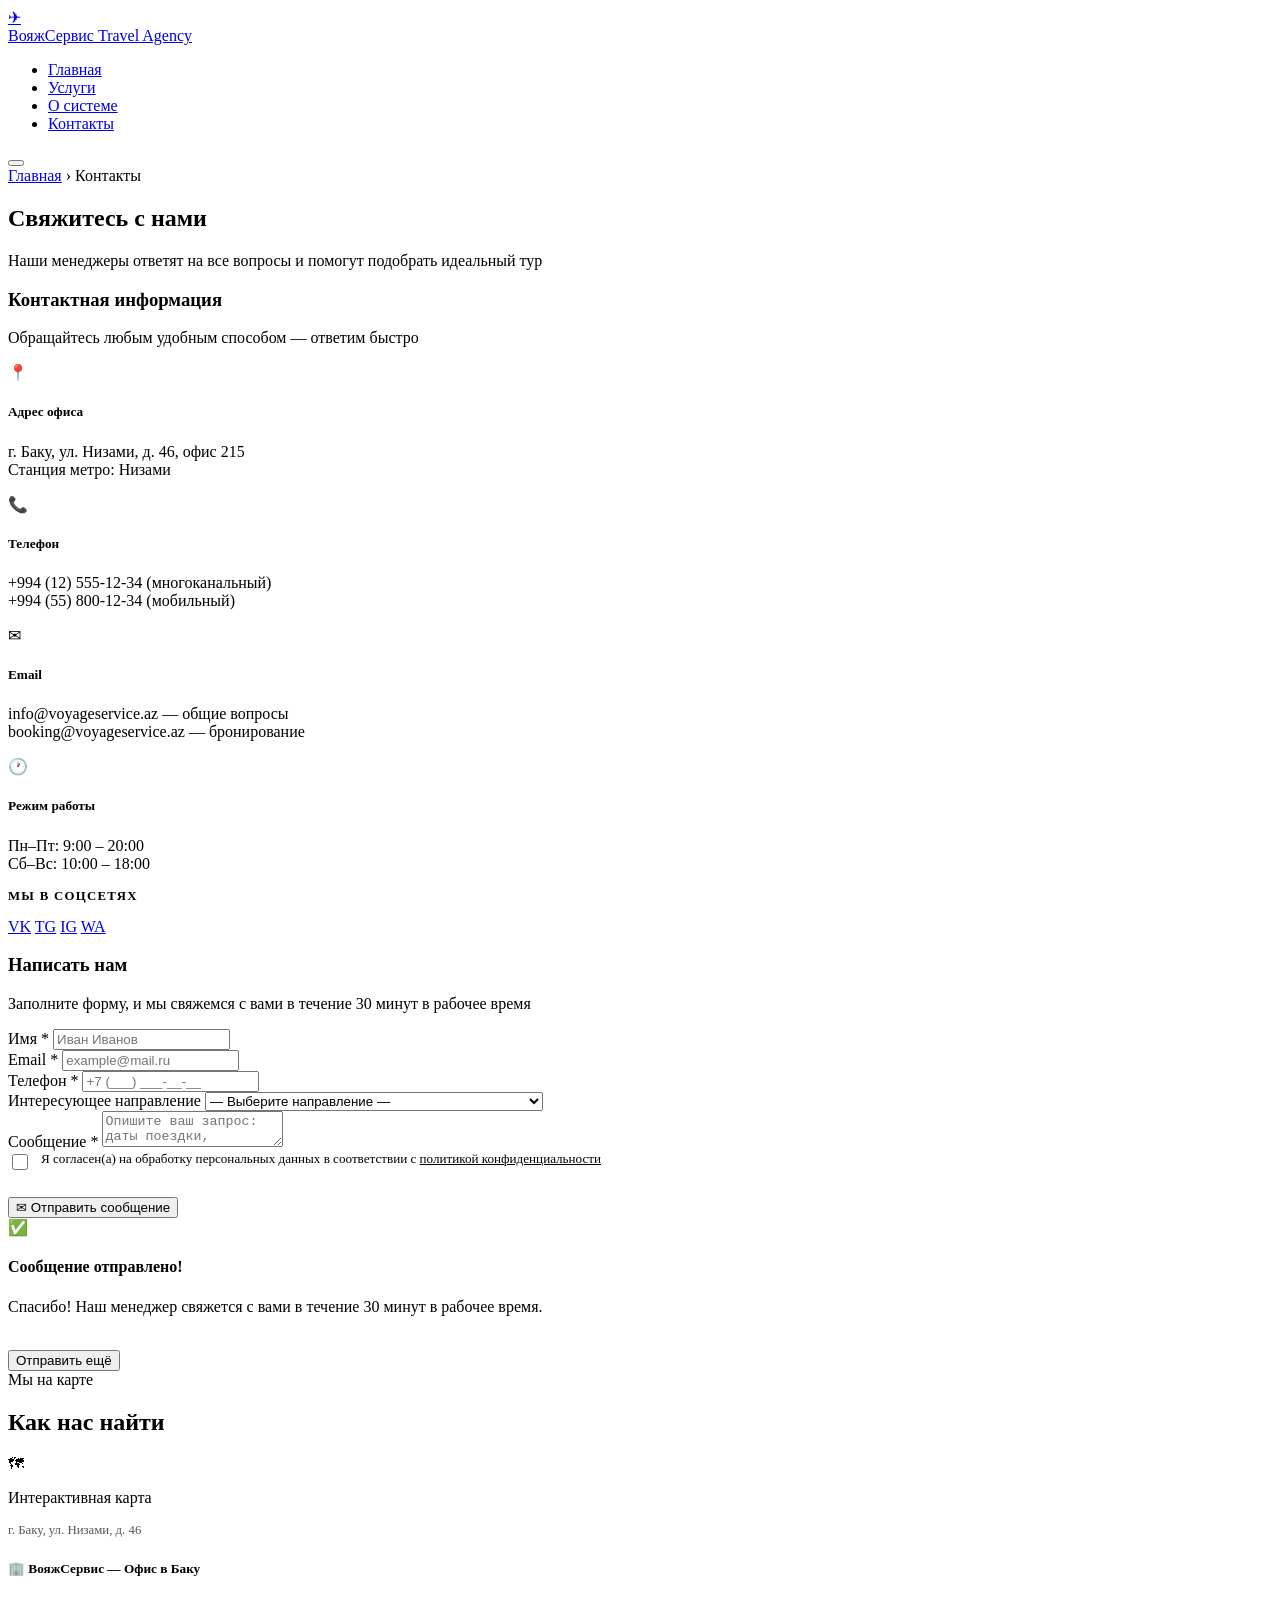
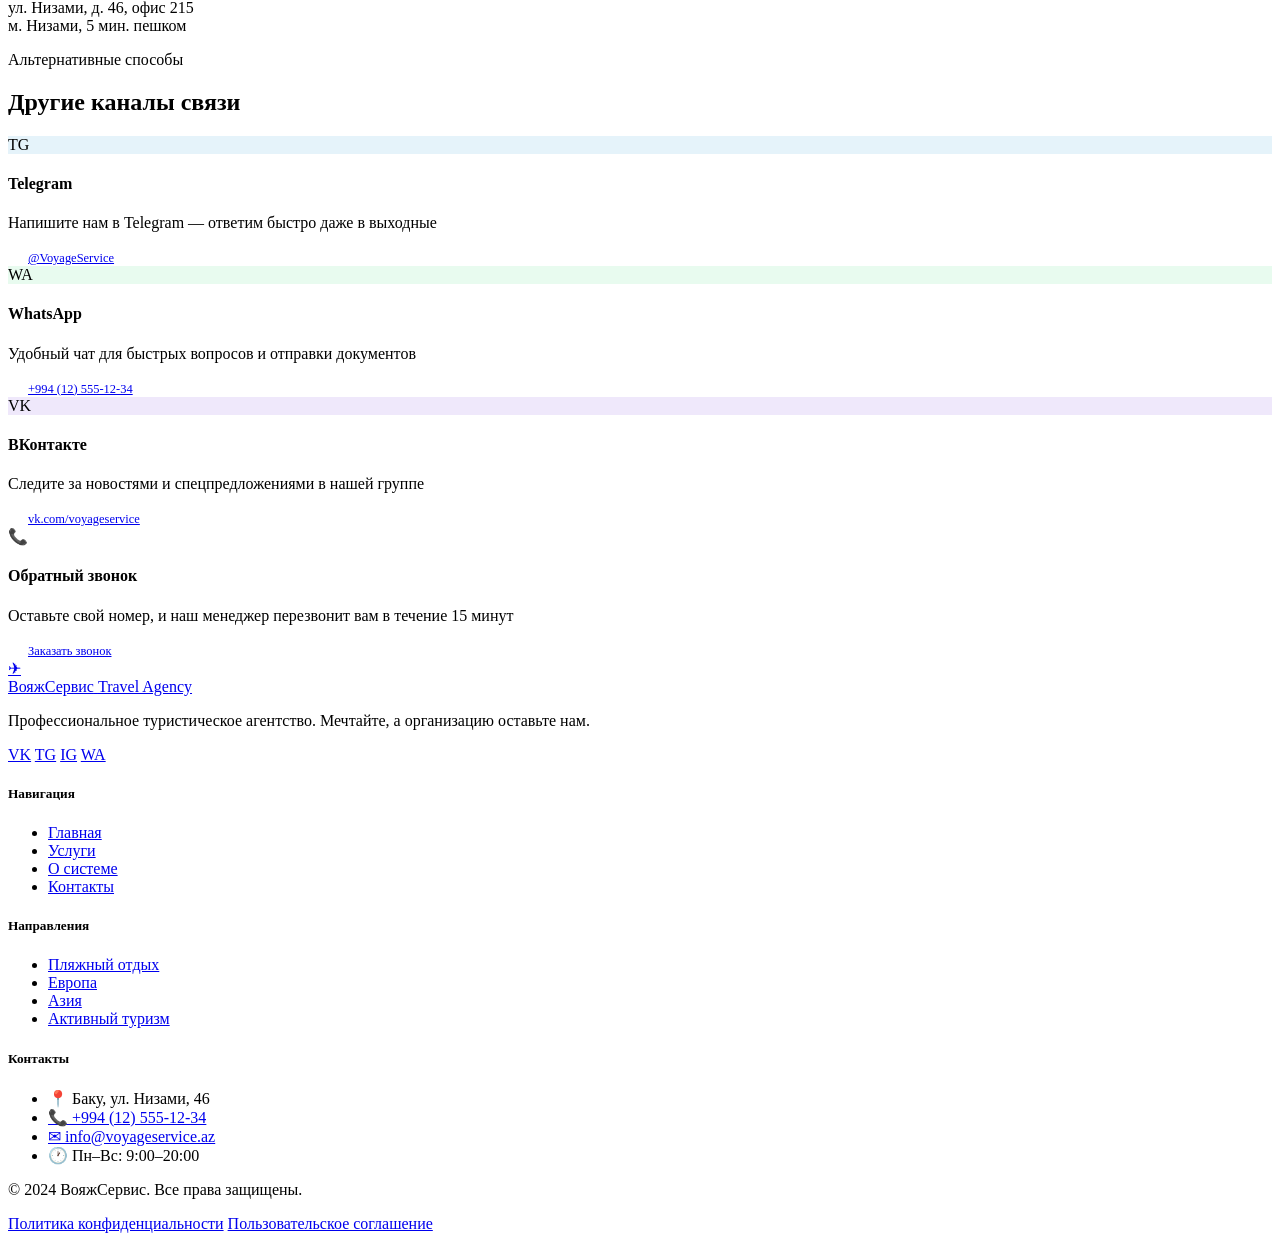
==== contacts.html @ c610b34f "Add files via upload" ====
<!DOCTYPE html>
<html lang="ru">
<head>
  <meta charset="UTF-8">
  <meta name="viewport" content="width=device-width, initial-scale=1.0">
  <title>Контакты — ВояжСервис</title>
  <link rel="icon" href="data:image/svg+xml,<svg xmlns='http://www.w3.org/2000/svg' viewBox='0 0 100 100'><text y='.9em' font-size='85'>✈</text></svg>">
  <link rel="stylesheet" href="css/style.css">
</head>
<body>

  <!-- НАВБАР -->
  <nav class="navbar solid" id="navbar">
    <div class="container">
      <a href="index.html" class="nav-logo">
        <div class="nav-logo-icon">✈</div>
        <div class="nav-logo-text">
          <span class="nav-logo-name">ВояжСервис</span>
          <span class="nav-logo-sub">Travel Agency</span>
        </div>
      </a>
      <ul class="nav-links" id="navLinks">
        <li><a href="index.html"    class="nav-link">Главная</a></li>
        <li><a href="services.html" class="nav-link">Услуги</a></li>
        <li><a href="system.html"   class="nav-link">О системе</a></li>
        <li><a href="contacts.html" class="nav-link nav-cta active">Контакты</a></li>
      </ul>
      <button class="nav-toggle" id="navToggle" aria-label="Меню">
        <span></span><span></span><span></span>
      </button>
    </div>
  </nav>

  <!-- PAGE HERO -->
  <section class="page-hero">
    <div class="page-hero-bg"></div>
    <div class="container">
      <div class="page-hero-content">
        <div class="breadcrumb">
          <a href="index.html">Главная</a>
          <span>›</span>
          <span>Контакты</span>
        </div>
        <h1>Свяжитесь с нами</h1>
        <p>Наши менеджеры ответят на все вопросы и помогут подобрать идеальный тур</p>
      </div>
    </div>
  </section>

  <!-- ======================================================
       КОНТАКТЫ И ФОРМА
       ====================================================== -->
  <section class="section bg-cream">
    <div class="container">
      <div class="contact-grid">

        <!-- Левая колонка: контактные данные -->
        <div class="contact-info-card fade-up">
          <h3>Контактная информация</h3>
          <p>Обращайтесь любым удобным способом — ответим быстро</p>

          <div class="contact-items">
            <div class="contact-item">
              <div class="contact-item-icon">📍</div>
              <div class="contact-item-text">
                <h5>Адрес офиса</h5>
                <p>г. Баку, ул. Низами, д. 46, офис 215<br>Станция метро: Низами</p>
              </div>
            </div>
            <div class="contact-item">
              <div class="contact-item-icon">📞</div>
              <div class="contact-item-text">
                <h5>Телефон</h5>
                <p>+994 (12) 555-12-34 (многоканальный)<br>+994 (55) 800-12-34 (мобильный)</p>
              </div>
            </div>
            <div class="contact-item">
              <div class="contact-item-icon">✉</div>
              <div class="contact-item-text">
                <h5>Email</h5>
                <p>info@voyageservice.az — общие вопросы<br>booking@voyageservice.az — бронирование</p>
              </div>
            </div>
            <div class="contact-item">
              <div class="contact-item-icon">🕐</div>
              <div class="contact-item-text">
                <h5>Режим работы</h5>
                <p>Пн–Пт: 9:00 – 20:00<br>Сб–Вс: 10:00 – 18:00</p>
              </div>
            </div>
          </div>

          <!-- Социальные сети -->
          <div>
            <p style="font-size:.8rem;font-weight:700;letter-spacing:.1em;text-transform:uppercase;color:var(--gold-light);margin-bottom:14px;">Мы в соцсетях</p>
            <div class="social-links">
              <a href="#" class="social-link" title="ВКонтакте">VK</a>
              <a href="#" class="social-link" title="Telegram">TG</a>
              <a href="#" class="social-link" title="Instagram">IG</a>
              <a href="#" class="social-link" title="WhatsApp">WA</a>
            </div>
          </div>
        </div>

        <!-- Правая колонка: форма -->
        <div class="contact-form-wrap fade-up delay-1">
          <h3>Написать нам</h3>
          <p>Заполните форму, и мы свяжемся с вами в течение 30 минут в рабочее время</p>

          <!-- Форма обратной связи -->
          <form id="contactForm" novalidate>

            <!-- Имя и фамилия -->
            <div class="form-row">
              <div class="form-group">
                <label for="name">Имя <span class="req">*</span></label>
                <input
                  type="text"
                  id="name"
                  name="name"
                  class="form-control"
                  placeholder="Иван Иванов"
                  required
                  autocomplete="name"
                >
                <span class="form-error"></span>
              </div>
              <div class="form-group">
                <label for="email">Email <span class="req">*</span></label>
                <input
                  type="email"
                  id="email"
                  name="email"
                  class="form-control"
                  placeholder="example@mail.ru"
                  required
                  autocomplete="email"
                >
                <span class="form-error"></span>
              </div>
            </div>

            <!-- Телефон -->
            <div class="form-group">
              <label for="phone">Телефон <span class="req">*</span></label>
              <input
                type="tel"
                id="phone"
                name="phone"
                class="form-control"
                placeholder="+7 (___) ___-__-__"
                required
                autocomplete="tel"
              >
              <span class="form-error"></span>
            </div>

            <!-- Интересующий тур -->
            <div class="form-group">
              <label for="tour">Интересующее направление</label>
              <select id="tour" name="tour" class="form-control">
                <option value="">— Выберите направление —</option>
                <option value="beach">🏖 Пляжный отдых (Мальдивы, Турция, Таиланд...)</option>
                <option value="europe">🏛 Европа (Франция, Италия, Испания...)</option>
                <option value="dubai">🌆 ОАЭ и Ближний Восток</option>
                <option value="active">🏔 Активный туризм (Алтай, Норвегия...)</option>
                <option value="health">🧘 Оздоровительный отдых</option>
                <option value="individual">🗺 Индивидуальный маршрут</option>
              </select>
            </div>

            <!-- Сообщение -->
            <div class="form-group">
              <label for="message">Сообщение <span class="req">*</span></label>
              <textarea
                id="message"
                name="message"
                class="form-control"
                placeholder="Опишите ваш запрос: даты поездки, количество человек, бюджет и любые пожелания..."
                required
              ></textarea>
              <span class="form-error"></span>
            </div>

            <!-- Согласие -->
            <div class="form-group" style="display:flex;gap:10px;align-items:flex-start;margin-bottom:24px;">
              <input type="checkbox" id="agree" name="agree" style="margin-top:3px;accent-color:var(--navy);width:16px;height:16px;flex-shrink:0;">
              <label for="agree" style="font-size:.82rem;font-weight:400;color:var(--gray-600);text-transform:none;letter-spacing:0;">
                Я согласен(а) на обработку персональных данных в соответствии с
                <a href="#" style="color:var(--navy);text-decoration:underline;">политикой конфиденциальности</a>
              </label>
            </div>

            <!-- Кнопка отправки -->
            <button type="submit" class="form-submit-btn" id="submitBtn">
              ✉ Отправить сообщение
            </button>
          </form>

          <!-- Сообщение об успешной отправке -->
          <div class="success-message" id="successMessage">
            <div class="success-icon">✅</div>
            <h4>Сообщение отправлено!</h4>
            <p>Спасибо! Наш менеджер свяжется с вами в течение 30 минут в рабочее время.</p>
            <br>
            <button id="resetBtn" class="btn btn-outline" style="margin:0 auto;">Отправить ещё</button>
          </div>
        </div>

      </div>
    </div>
  </section>

  <!-- ======================================================
       БЛОК С КАРТОЙ
       ====================================================== -->
  <section class="section-sm bg-white">
    <div class="container">
      <div class="section-header">
        <span class="section-tag fade-up">Мы на карте</span>
        <h2 class="fade-up delay-1">Как нас найти</h2>
        <div class="divider fade-up delay-2"></div>
      </div>

      <div class="map-block fade-up delay-2">
        <!-- Плейсхолдер карты (можно заменить на iframe Google Maps) -->
        <div class="map-placeholder">
          <div class="map-icon">🗺</div>
          <p>Интерактивная карта</p>
          <p style="font-size:.8rem;opacity:.65;">г. Баку, ул. Низами, д. 46</p>
        </div>

        <!-- Бейдж с адресом поверх карты -->
        <div class="map-address-badge">
          <h5>🏢 ВояжСервис — Офис в Баку</h5>
          <p>ул. Низами, д. 46, офис 215<br>м. Низами, 5 мин. пешком</p>
        </div>
      </div>
    </div>
  </section>

  <!-- ======================================================
       ДОПОЛНИТЕЛЬНЫЕ СПОСОБЫ СВЯЗИ
       ====================================================== -->
  <section class="section bg-cream">
    <div class="container">
      <div class="section-header">
        <span class="section-tag fade-up">Альтернативные способы</span>
        <h2 class="fade-up delay-1">Другие каналы связи</h2>
        <div class="divider fade-up delay-2"></div>
      </div>
      <div class="advantages-grid">
        <div class="advantage-card on-light fade-up" style="border:1px solid var(--gray-200);">
          <div class="advantage-icon" style="background:rgba(0,136,204,0.1);border-color:rgba(0,136,204,0.2);">TG</div>
          <h4>Telegram</h4>
          <p>Напишите нам в Telegram — ответим быстро даже в выходные</p>
          <a href="#" class="btn btn-outline" style="margin-top:16px;padding:10px 20px;font-size:.78rem;">@VoyageService</a>
        </div>
        <div class="advantage-card on-light fade-up delay-1" style="border:1px solid var(--gray-200);">
          <div class="advantage-icon" style="background:rgba(37,211,102,0.1);border-color:rgba(37,211,102,0.2);">WA</div>
          <h4>WhatsApp</h4>
          <p>Удобный чат для быстрых вопросов и отправки документов</p>
          <a href="#" class="btn btn-outline" style="margin-top:16px;padding:10px 20px;font-size:.78rem;">+994 (12) 555-12-34</a>
        </div>
        <div class="advantage-card on-light fade-up delay-2" style="border:1px solid var(--gray-200);">
          <div class="advantage-icon" style="background:rgba(99,37,211,0.1);border-color:rgba(99,37,211,0.2);">VK</div>
          <h4>ВКонтакте</h4>
          <p>Следите за новостями и спецпредложениями в нашей группе</p>
          <a href="#" class="btn btn-outline" style="margin-top:16px;padding:10px 20px;font-size:.78rem;">vk.com/voyageservice</a>
        </div>
        <div class="advantage-card on-light fade-up delay-3" style="border:1px solid var(--gray-200);">
          <div class="advantage-icon">📞</div>
          <h4>Обратный звонок</h4>
          <p>Оставьте свой номер, и наш менеджер перезвонит вам в течение 15 минут</p>
          <a href="#callbackForm" class="btn btn-outline" style="margin-top:16px;padding:10px 20px;font-size:.78rem;">Заказать звонок</a>
        </div>
      </div>
    </div>
  </section>

  <!-- ФУТЕР -->
  <footer class="footer">
    <div class="container">
      <div class="footer-top">
        <div class="footer-brand">
          <a href="index.html" class="nav-logo">
            <div class="nav-logo-icon">✈</div>
            <div class="nav-logo-text">
              <span class="nav-logo-name">ВояжСервис</span>
              <span class="nav-logo-sub">Travel Agency</span>
            </div>
          </a>
          <p>Профессиональное туристическое агентство. Мечтайте, а организацию оставьте нам.</p>
          <div class="social-links">
            <a href="#" class="social-link">VK</a>
            <a href="#" class="social-link">TG</a>
            <a href="#" class="social-link">IG</a>
            <a href="#" class="social-link">WA</a>
          </div>
        </div>
        <div class="footer-col">
          <h5>Навигация</h5>
          <ul class="footer-links">
            <li><a href="index.html"    class="footer-link">Главная</a></li>
            <li><a href="services.html" class="footer-link">Услуги</a></li>
            <li><a href="system.html"   class="footer-link">О системе</a></li>
            <li><a href="contacts.html" class="footer-link">Контакты</a></li>
          </ul>
        </div>
        <div class="footer-col">
          <h5>Направления</h5>
          <ul class="footer-links">
            <li><a href="services.html" class="footer-link">Пляжный отдых</a></li>
            <li><a href="services.html" class="footer-link">Европа</a></li>
            <li><a href="services.html" class="footer-link">Азия</a></li>
            <li><a href="services.html" class="footer-link">Активный туризм</a></li>
          </ul>
        </div>
        <div class="footer-col">
          <h5>Контакты</h5>
          <ul class="footer-links">
            <li><span class="footer-link">📍 Баку, ул. Низами, 46</span></li>
            <li><a href="tel:+994125551234" class="footer-link">📞 +994 (12) 555-12-34</a></li>
            <li><a href="mailto:info@voyageservice.az" class="footer-link">✉ info@voyageservice.az</a></li>
            <li><span class="footer-link">🕐 Пн–Вс: 9:00–20:00</span></li>
          </ul>
        </div>
      </div>
      <div class="footer-bottom">
        <p class="footer-copy">© 2024 ВояжСервис. Все права защищены.</p>
        <div class="footer-bottom-links">
          <a href="#">Политика конфиденциальности</a>
          <a href="#">Пользовательское соглашение</a>
        </div>
      </div>
    </div>
  </footer>

  <script src="js/main.js"></script>
  <script src="js/contacts.js"></script>
</body>
</html>
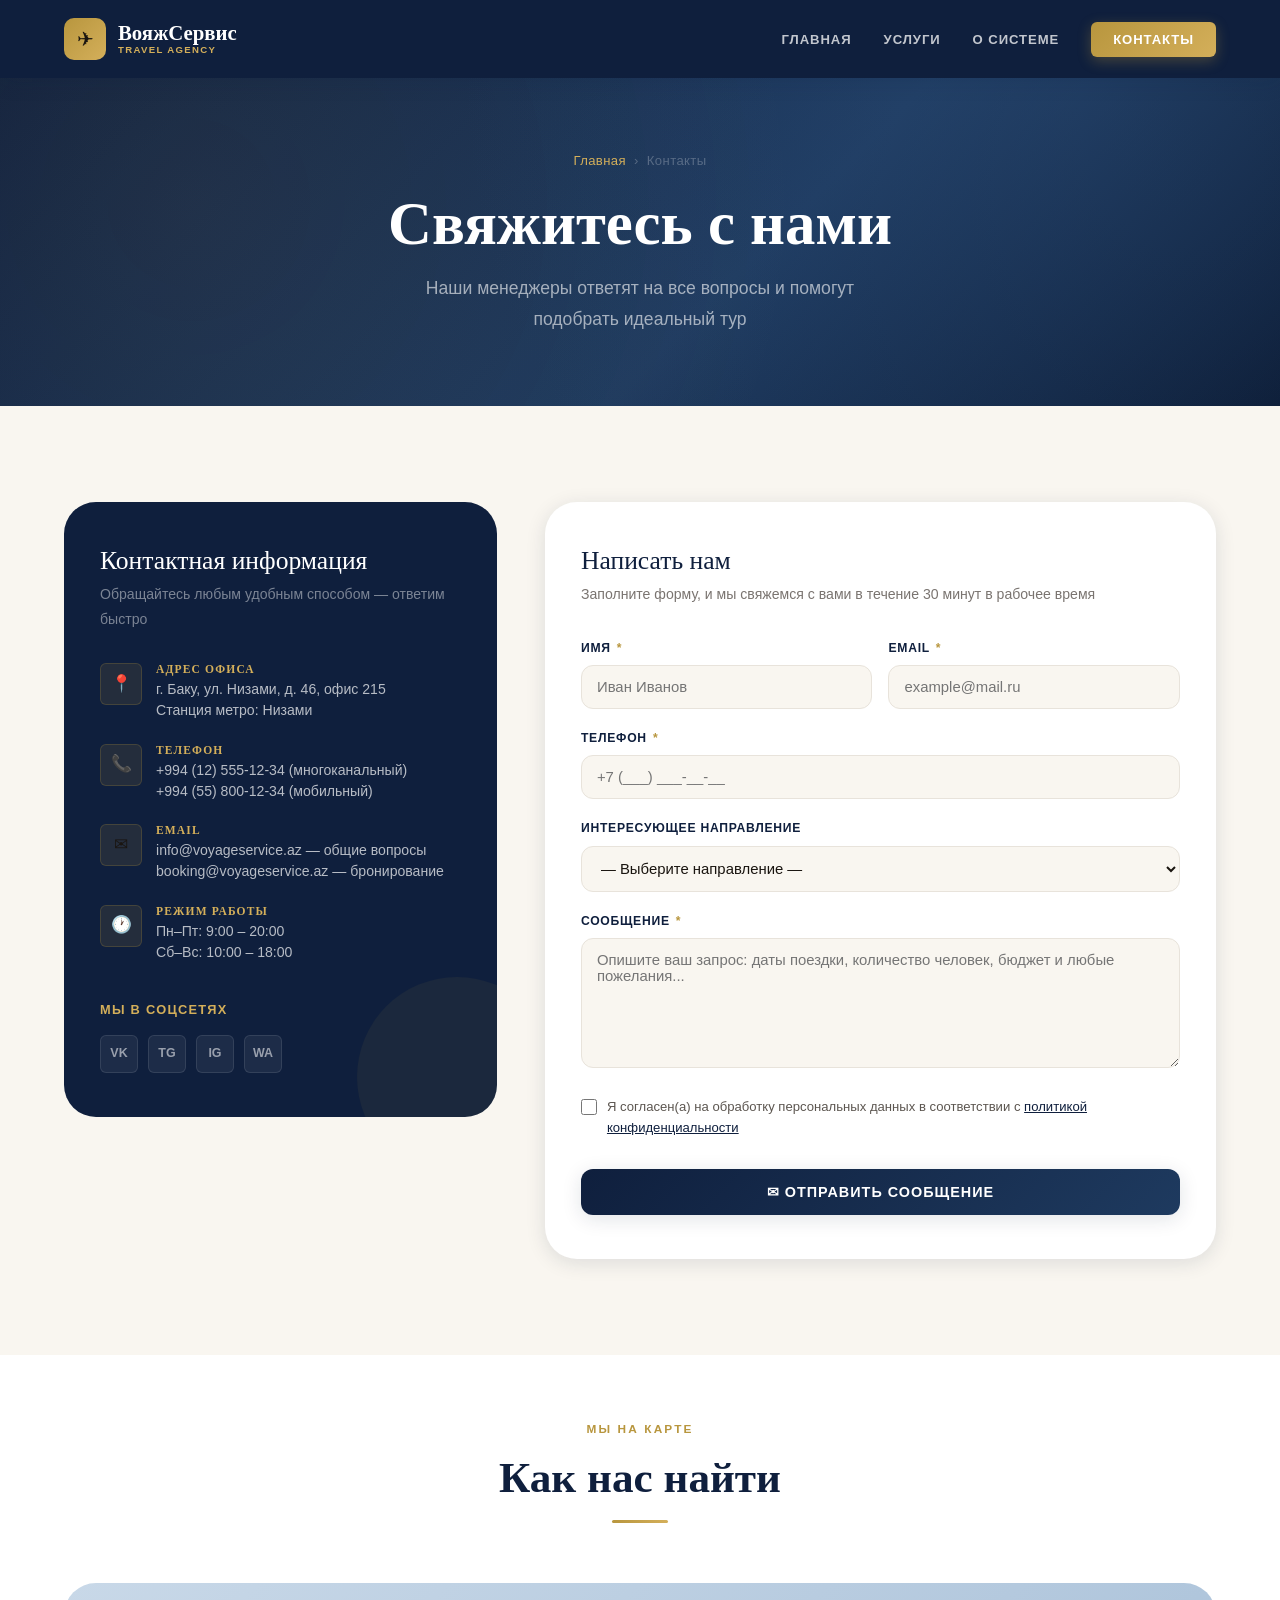
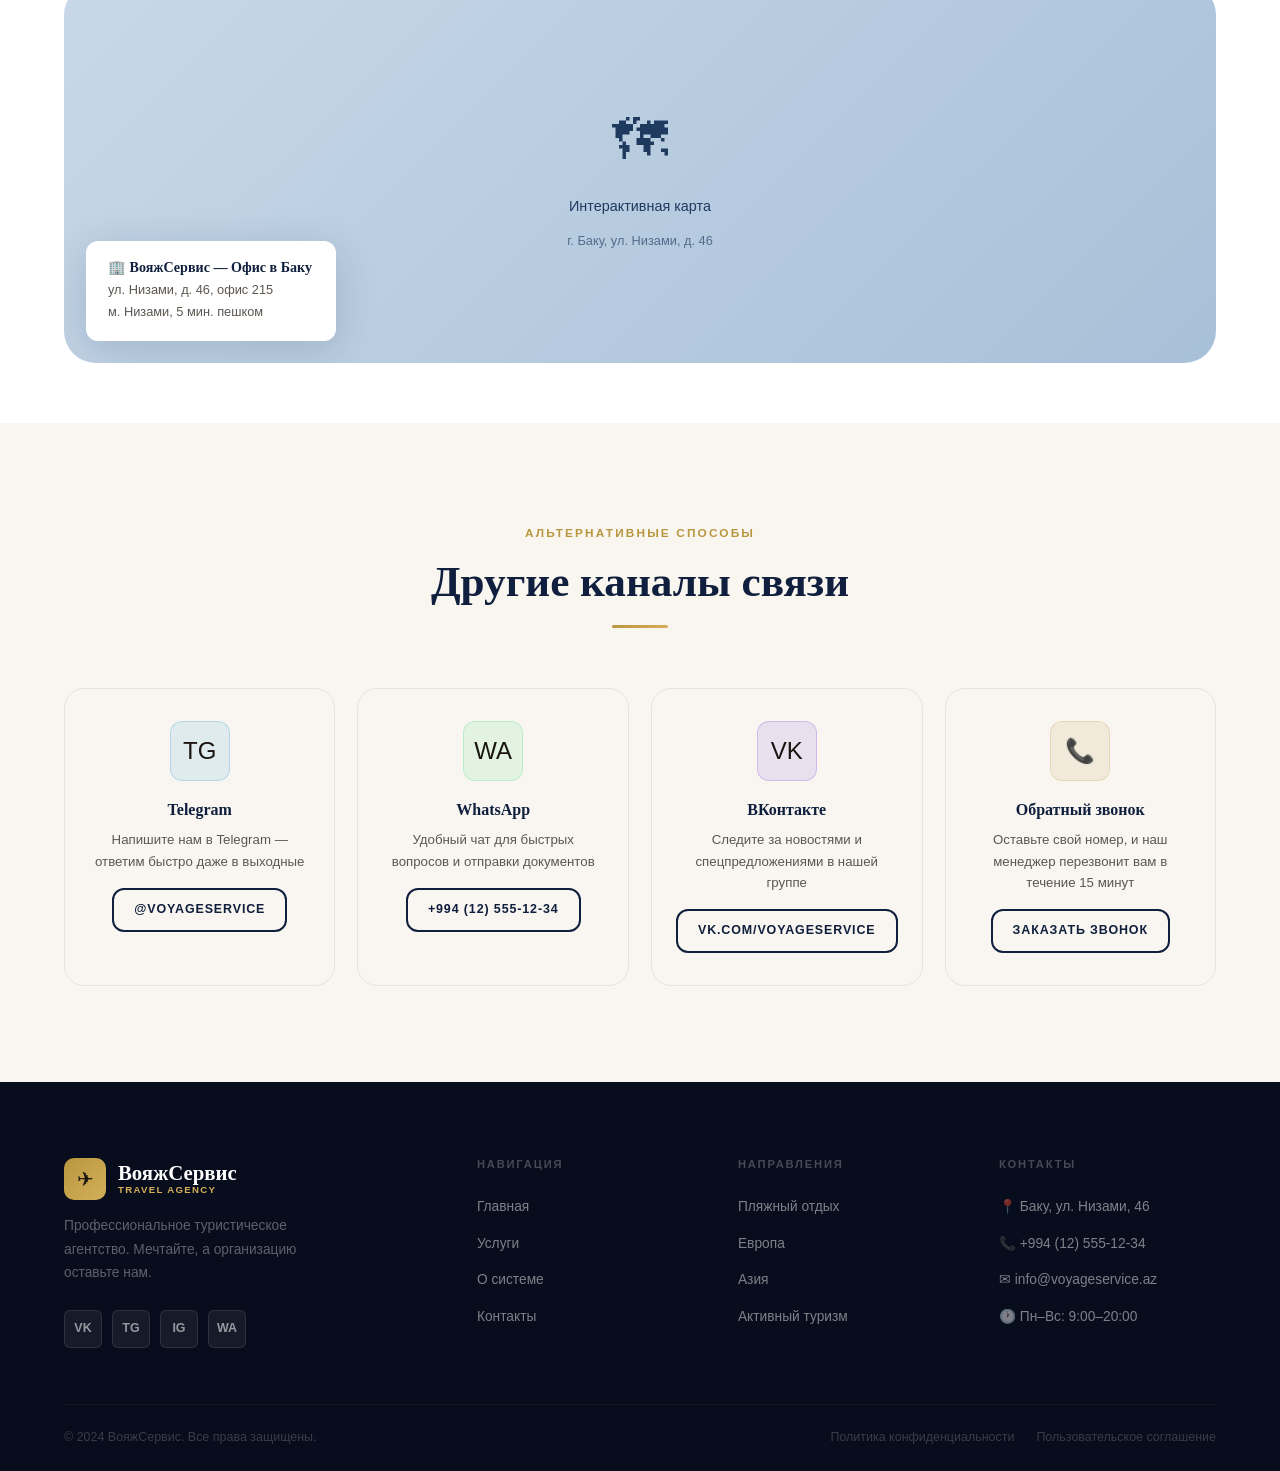
==== commit b1eb2a5e: "Add files via upload" ====
--- a/contacts.html
+++ b/contacts.html
@@ -5,7 +5,7 @@
   <meta name="viewport" content="width=device-width, initial-scale=1.0">
   <title>Контакты — ВояжСервис</title>
   <link rel="icon" href="data:image/svg+xml,<svg xmlns='http://www.w3.org/2000/svg' viewBox='0 0 100 100'><text y='.9em' font-size='85'>✈</text></svg>">
-  <link rel="stylesheet" href="css/style.css">
+  <link rel="stylesheet" href="style.css">
 </head>
 <body>
 
@@ -336,7 +336,7 @@
     </div>
   </footer>
 
-  <script src="js/main.js"></script>
-  <script src="js/contacts.js"></script>
+  <script src="main.js"></script>
+  <script src="contacts.js"></script>
 </body>
 </html>
--- a/style.css
+++ b/style.css
@@ -0,0 +1,1658 @@
+/* ============================================================
+   ВояжСервис — Туристический портал
+   style.css — Главный файл стилей
+   ============================================================ */
+
+/* === Импорт шрифтов Google Fonts === */
+@import url('https://fonts.googleapis.com/css2?family=Cormorant+Garamond:ital,wght@0,300;0,400;0,500;0,600;0,700;1,400;1,600&family=Jost:wght@300;400;500;600;700&display=swap');
+
+/* === CSS переменные (дизайн-токены) === */
+:root {
+  /* Основная цветовая палитра */
+  --navy:        #0f1f3d;
+  --navy-mid:    #1e3a5f;
+  --navy-light:  #2e527f;
+  --gold:        #b8963e;
+  --gold-light:  #d4af5a;
+  --gold-pale:   #f0e4c4;
+  --cream:       #f9f6f0;
+  --cream-dark:  #f0ece3;
+  --white:       #ffffff;
+  --gray-100:    #f5f1ec;
+  --gray-200:    #e8e3db;
+  --gray-300:    #d0c9bf;
+  --gray-400:    #a09890;
+  --gray-500:    #7a7470;
+  --gray-600:    #5c5650;
+  --gray-800:    #3a3530;
+  --text:        #1a1510;
+
+  /* Тени */
+  --shadow-sm:   0 2px 8px rgba(15, 31, 61, 0.07);
+  --shadow-md:   0 4px 20px rgba(15, 31, 61, 0.12);
+  --shadow-lg:   0 8px 40px rgba(15, 31, 61, 0.16);
+  --shadow-xl:   0 16px 64px rgba(15, 31, 61, 0.22);
+
+  /* Скругления */
+  --radius-sm:   6px;
+  --radius:      12px;
+  --radius-lg:   20px;
+  --radius-xl:   32px;
+
+  /* Переходы */
+  --ease:        0.3s ease;
+  --ease-slow:   0.5s ease;
+
+  /* Навбар */
+  --navbar-h:    78px;
+
+  /* Контейнер */
+  --container:   1200px;
+}
+
+/* ===========================
+   СБРОС И БАЗОВЫЕ СТИЛИ
+   =========================== */
+*, *::before, *::after {
+  box-sizing: border-box;
+  margin: 0;
+  padding: 0;
+}
+
+html {
+  scroll-behavior: smooth;
+  font-size: 16px;
+}
+
+body {
+  font-family: 'Jost', sans-serif;
+  color: var(--text);
+  background: var(--cream);
+  line-height: 1.6;
+  overflow-x: hidden;
+}
+
+img {
+  max-width: 100%;
+  height: auto;
+  display: block;
+}
+
+a { text-decoration: none; color: inherit; }
+ul { list-style: none; }
+button { font-family: inherit; }
+
+/* ===========================
+   ТИПОГРАФИКА
+   =========================== */
+h1, h2, h3, h4, h5 {
+  font-family: 'Cormorant Garamond', serif;
+  line-height: 1.15;
+  color: var(--navy);
+}
+
+h1 { font-size: clamp(2.2rem, 5vw, 3.8rem); font-weight: 600; }
+h2 { font-size: clamp(1.7rem, 3.5vw, 2.7rem); font-weight: 600; }
+h3 { font-size: clamp(1.2rem, 2vw, 1.75rem); font-weight: 500; }
+h4 { font-size: 1.1rem; font-weight: 600; color: var(--navy); }
+
+p {
+  font-size: 1rem;
+  color: var(--gray-600);
+  line-height: 1.75;
+}
+
+/* ===========================
+   КОНТЕЙНЕР
+   =========================== */
+.container {
+  width: 100%;
+  max-width: var(--container);
+  margin: 0 auto;
+  padding: 0 24px;
+}
+
+/* ===========================
+   СЕКЦИИ
+   =========================== */
+.section       { padding: 96px 0; }
+.section-sm    { padding: 60px 0; }
+
+.section-header {
+  text-align: center;
+  margin-bottom: 60px;
+}
+
+.section-header h2  { margin-bottom: 12px; }
+.section-header p   { max-width: 540px; margin: 0 auto; font-size: 1.05rem; }
+
+/* Тег-метка секции */
+.section-tag {
+  display: inline-block;
+  font-size: 0.74rem;
+  font-weight: 700;
+  letter-spacing: 0.18em;
+  text-transform: uppercase;
+  color: var(--gold);
+  margin-bottom: 14px;
+}
+
+/* Горизонтальный разделитель */
+.divider {
+  width: 56px;
+  height: 3px;
+  background: linear-gradient(90deg, var(--gold), var(--gold-light));
+  margin: 18px auto;
+  border-radius: 2px;
+}
+
+/* ===========================
+   КНОПКИ
+   =========================== */
+.btn {
+  display: inline-flex;
+  align-items: center;
+  gap: 8px;
+  padding: 14px 30px;
+  font-family: 'Jost', sans-serif;
+  font-size: 0.84rem;
+  font-weight: 700;
+  letter-spacing: 0.07em;
+  text-transform: uppercase;
+  border-radius: var(--radius);
+  border: none;
+  cursor: pointer;
+  transition: all var(--ease);
+}
+
+.btn-primary {
+  background: linear-gradient(135deg, var(--navy), var(--navy-mid));
+  color: var(--white);
+  box-shadow: var(--shadow-md);
+}
+.btn-primary:hover {
+  transform: translateY(-2px);
+  box-shadow: var(--shadow-lg);
+  background: linear-gradient(135deg, var(--navy-mid), var(--navy-light));
+}
+
+.btn-gold {
+  background: linear-gradient(135deg, var(--gold), var(--gold-light));
+  color: var(--white);
+  box-shadow: 0 4px 20px rgba(184,150,62,0.32);
+}
+.btn-gold:hover {
+  transform: translateY(-2px);
+  box-shadow: 0 8px 32px rgba(184,150,62,0.45);
+}
+
+.btn-outline-white {
+  background: transparent;
+  color: var(--white);
+  border: 2px solid rgba(255,255,255,0.55);
+}
+.btn-outline-white:hover {
+  background: var(--white);
+  color: var(--navy);
+  border-color: var(--white);
+}
+
+.btn-outline {
+  background: transparent;
+  color: var(--navy);
+  border: 2px solid var(--navy);
+}
+.btn-outline:hover {
+  background: var(--navy);
+  color: var(--white);
+  transform: translateY(-2px);
+}
+
+/* ===========================
+   НАВБАР
+   =========================== */
+.navbar {
+  position: fixed;
+  top: 0; left: 0; right: 0;
+  z-index: 1000;
+  height: var(--navbar-h);
+  display: flex;
+  align-items: center;
+  transition: all var(--ease);
+}
+
+.navbar.transparent { background: transparent; }
+
+.navbar.scrolled {
+  background: rgba(10, 20, 42, 0.96);
+  backdrop-filter: blur(14px);
+  box-shadow: 0 2px 24px rgba(0,0,0,0.22);
+}
+
+.navbar.solid {
+  background: var(--navy);
+  box-shadow: var(--shadow-md);
+}
+
+.navbar .container {
+  display: flex;
+  align-items: center;
+  justify-content: space-between;
+  height: 100%;
+}
+
+/* Логотип */
+.nav-logo {
+  display: flex;
+  align-items: center;
+  gap: 12px;
+  flex-shrink: 0;
+}
+
+.nav-logo-icon {
+  width: 42px; height: 42px;
+  background: linear-gradient(135deg, var(--gold), var(--gold-light));
+  border-radius: 10px;
+  display: flex;
+  align-items: center;
+  justify-content: center;
+  font-size: 1.25rem;
+}
+
+.nav-logo-text {
+  display: flex;
+  flex-direction: column;
+  line-height: 1.1;
+}
+
+.nav-logo-name {
+  font-family: 'Cormorant Garamond', serif;
+  font-size: 1.3rem;
+  font-weight: 700;
+  color: var(--white);
+}
+
+.nav-logo-sub {
+  font-size: 0.6rem;
+  font-weight: 600;
+  letter-spacing: 0.14em;
+  text-transform: uppercase;
+  color: var(--gold-light);
+}
+
+/* Навигационные ссылки */
+.nav-links {
+  display: flex;
+  align-items: center;
+  gap: 32px;
+}
+
+.nav-link {
+  font-size: 0.82rem;
+  font-weight: 600;
+  letter-spacing: 0.07em;
+  text-transform: uppercase;
+  color: rgba(255,255,255,0.75);
+  position: relative;
+  transition: color var(--ease);
+}
+
+.nav-link::after {
+  content: '';
+  position: absolute;
+  bottom: -4px; left: 0;
+  width: 0; height: 2px;
+  background: var(--gold);
+  transition: width var(--ease);
+}
+
+.nav-link:hover,
+.nav-link.active           { color: var(--white); }
+.nav-link:hover::after,
+.nav-link.active::after    { width: 100%; }
+
+/* CTA кнопка в навбаре */
+.nav-cta {
+  padding: 10px 22px;
+  background: linear-gradient(135deg, var(--gold), var(--gold-light));
+  color: var(--white) !important;
+  border-radius: var(--radius-sm);
+  box-shadow: 0 4px 14px rgba(184,150,62,0.32);
+  transition: all var(--ease) !important;
+}
+
+.nav-cta::after    { display: none !important; }
+.nav-cta:hover     { transform: translateY(-1px); box-shadow: 0 6px 22px rgba(184,150,62,0.45); }
+
+/* Бургер-меню */
+.nav-toggle {
+  display: none;
+  flex-direction: column;
+  gap: 5px;
+  cursor: pointer;
+  background: none;
+  border: none;
+  padding: 4px;
+}
+.nav-toggle span {
+  display: block;
+  width: 24px; height: 2px;
+  background: var(--white);
+  border-radius: 2px;
+  transition: all var(--ease);
+}
+.nav-toggle.open span:nth-child(1) { transform: translateY(7px) rotate(45deg); }
+.nav-toggle.open span:nth-child(2) { opacity: 0; transform: scaleX(0); }
+.nav-toggle.open span:nth-child(3) { transform: translateY(-7px) rotate(-45deg); }
+
+/* ===========================
+   HERO — ГЛАВНАЯ СТРАНИЦА
+   =========================== */
+.hero {
+  position: relative;
+  min-height: 100vh;
+  display: flex;
+  align-items: center;
+  overflow: hidden;
+}
+
+.hero-bg {
+  position: absolute;
+  inset: 0;
+  background:
+    linear-gradient(135deg, rgba(9,19,43,0.88) 0%, rgba(18,38,78,0.72) 50%, rgba(9,19,43,0.80) 100%),
+    url('https://images.unsplash.com/photo-1506905925346-21bda4d32df4?q=80&w=1920') center/cover no-repeat;
+  z-index: 0;
+  will-change: transform;
+}
+
+.hero-content {
+  position: relative;
+  z-index: 2;
+  padding: calc(var(--navbar-h) + 48px) 0 80px;
+  max-width: 760px;
+}
+
+.hero-tag {
+  display: inline-flex;
+  align-items: center;
+  gap: 8px;
+  background: rgba(184,150,62,0.12);
+  border: 1px solid rgba(184,150,62,0.3);
+  border-radius: 100px;
+  padding: 6px 18px;
+  font-size: 0.74rem;
+  font-weight: 700;
+  letter-spacing: 0.14em;
+  text-transform: uppercase;
+  color: var(--gold-light);
+  margin-bottom: 28px;
+}
+.hero-tag::before {
+  content: '';
+  width: 6px; height: 6px;
+  background: var(--gold);
+  border-radius: 50%;
+}
+
+.hero h1 { color: var(--white); margin-bottom: 22px; }
+.hero h1 em { font-style: normal; color: var(--gold-light); }
+
+.hero-desc {
+  font-size: 1.1rem;
+  color: rgba(255,255,255,0.72);
+  max-width: 580px;
+  margin-bottom: 44px;
+  line-height: 1.8;
+}
+
+.hero-actions { display: flex; gap: 14px; flex-wrap: wrap; }
+
+/* Индикатор прокрутки */
+.hero-scroll {
+  position: absolute;
+  bottom: 36px; left: 50%;
+  transform: translateX(-50%);
+  z-index: 2;
+  display: flex;
+  flex-direction: column;
+  align-items: center;
+  gap: 6px;
+  color: rgba(255,255,255,0.4);
+  font-size: 0.68rem;
+  letter-spacing: 0.1em;
+  text-transform: uppercase;
+  animation: hero-bounce 2s ease-in-out infinite;
+}
+.hero-scroll svg { width: 22px; height: 22px; }
+
+@keyframes hero-bounce {
+  0%, 100% { transform: translateX(-50%) translateY(0); }
+  50%       { transform: translateX(-50%) translateY(8px); }
+}
+
+/* Hero внутренних страниц */
+.page-hero {
+  position: relative;
+  padding: calc(var(--navbar-h) + 72px) 0 72px;
+  overflow: hidden;
+}
+
+.page-hero-bg {
+  position: absolute;
+  inset: 0;
+  background: linear-gradient(135deg, var(--navy) 0%, var(--navy-mid) 60%, #0a1830 100%);
+  z-index: 0;
+}
+
+.page-hero-bg::before {
+  content: '';
+  position: absolute;
+  inset: 0;
+  background-image:
+    radial-gradient(circle at 15% 50%, rgba(184,150,62,0.07) 0%, transparent 55%),
+    radial-gradient(circle at 85% 20%, rgba(46,82,127,0.35) 0%, transparent 55%);
+}
+
+.page-hero-content {
+  position: relative;
+  z-index: 2;
+  text-align: center;
+}
+
+.page-hero h1   { color: var(--white); margin-bottom: 14px; }
+.page-hero p    { color: rgba(255,255,255,0.60); font-size: 1.1rem; max-width: 500px; margin: 0 auto; }
+
+/* Хлебные крошки */
+.breadcrumb {
+  display: flex;
+  align-items: center;
+  justify-content: center;
+  gap: 8px;
+  font-size: 0.82rem;
+  color: rgba(255,255,255,0.4);
+  margin-bottom: 18px;
+  letter-spacing: 0.03em;
+}
+.breadcrumb a     { color: var(--gold-light); transition: color var(--ease); }
+.breadcrumb a:hover { color: var(--white); }
+.breadcrumb span  { color: rgba(255,255,255,0.25); }
+
+/* ===========================
+   СТАТИСТИКА — ПАНЕЛЬ
+   =========================== */
+.stats-bar { background: var(--navy); padding: 48px 0; }
+
+.stats-grid {
+  display: grid;
+  grid-template-columns: repeat(4, 1fr);
+  gap: 0;
+}
+
+.stat-item {
+  text-align: center;
+  padding: 24px 20px;
+  border-right: 1px solid rgba(255,255,255,0.08);
+}
+.stat-item:last-child { border-right: none; }
+
+.stat-number {
+  display: block;
+  font-family: 'Cormorant Garamond', serif;
+  font-size: 2.8rem;
+  font-weight: 700;
+  color: var(--gold-light);
+  line-height: 1;
+  margin-bottom: 6px;
+}
+
+.stat-label {
+  font-size: 0.78rem;
+  font-weight: 600;
+  letter-spacing: 0.08em;
+  text-transform: uppercase;
+  color: rgba(255,255,255,0.42);
+}
+
+/* ===========================
+   СЕКЦИЯ «О КОМПАНИИ»
+   =========================== */
+.about-section { background: var(--white); }
+
+.about-grid {
+  display: grid;
+  grid-template-columns: 1fr 1fr;
+  gap: 72px;
+  align-items: center;
+}
+
+.about-image-wrap { position: relative; }
+
+.about-image-main {
+  width: 100%; height: 480px;
+  object-fit: cover;
+  border-radius: var(--radius-lg);
+  box-shadow: var(--shadow-xl);
+}
+
+.about-image-badge {
+  position: absolute;
+  bottom: -22px; right: -22px;
+  background: linear-gradient(135deg, var(--gold), var(--gold-light));
+  color: var(--white);
+  padding: 20px 26px;
+  border-radius: var(--radius);
+  box-shadow: var(--shadow-lg);
+  text-align: center;
+}
+.about-image-badge .badge-num {
+  font-family: 'Cormorant Garamond', serif;
+  font-size: 2.4rem;
+  font-weight: 700;
+  line-height: 1;
+  display: block;
+}
+.about-image-badge .badge-text {
+  font-size: 0.72rem;
+  font-weight: 700;
+  letter-spacing: 0.1em;
+  text-transform: uppercase;
+  opacity: 0.88;
+}
+
+.about-content .section-tag { text-align: left; }
+.about-content h2             { margin-bottom: 16px; }
+.about-content p              { margin-bottom: 18px; }
+.about-content .divider       { margin: 0 0 18px; }
+
+.about-features {
+  display: grid;
+  grid-template-columns: 1fr 1fr;
+  gap: 14px;
+  margin-top: 28px;
+}
+
+.about-feature {
+  display: flex;
+  align-items: flex-start;
+  gap: 12px;
+  padding: 16px;
+  background: var(--cream);
+  border-radius: var(--radius);
+  border: 1px solid var(--gray-200);
+  transition: border-color var(--ease), box-shadow var(--ease);
+}
+.about-feature:hover {
+  border-color: var(--gold-pale);
+  box-shadow: var(--shadow-sm);
+}
+
+.about-feature-icon {
+  width: 38px; height: 38px;
+  background: linear-gradient(135deg, var(--gold), var(--gold-light));
+  border-radius: var(--radius-sm);
+  display: flex;
+  align-items: center;
+  justify-content: center;
+  font-size: 1rem;
+  flex-shrink: 0;
+}
+
+.about-feature-text h4 { font-size: 0.88rem; margin-bottom: 2px; }
+.about-feature-text p  { font-size: 0.78rem; color: var(--gray-500); margin: 0; line-height: 1.4; }
+
+/* ===========================
+   КАРТОЧКИ ТУРОВ (главная)
+   =========================== */
+.destinations-section { background: var(--cream); }
+
+.tours-grid {
+  display: grid;
+  grid-template-columns: repeat(3, 1fr);
+  gap: 26px;
+}
+
+.tour-card {
+  background: var(--white);
+  border-radius: var(--radius-lg);
+  overflow: hidden;
+  box-shadow: var(--shadow-sm);
+  transition: all var(--ease);
+  display: flex;
+  flex-direction: column;
+}
+.tour-card:hover {
+  transform: translateY(-8px);
+  box-shadow: var(--shadow-xl);
+}
+
+.tour-card-image {
+  position: relative;
+  height: 220px;
+  overflow: hidden;
+}
+.tour-card-image img {
+  width: 100%; height: 100%;
+  object-fit: cover;
+  transition: transform 0.55s ease;
+}
+.tour-card:hover .tour-card-image img { transform: scale(1.08); }
+
+.tour-badge {
+  position: absolute;
+  top: 14px; left: 14px;
+  background: var(--gold);
+  color: var(--white);
+  padding: 4px 12px;
+  border-radius: 100px;
+  font-size: 0.7rem;
+  font-weight: 700;
+  letter-spacing: 0.06em;
+  text-transform: uppercase;
+}
+
+.tour-card-body {
+  padding: 22px;
+  display: flex;
+  flex-direction: column;
+  flex: 1;
+}
+
+.tour-location {
+  font-size: 0.76rem;
+  font-weight: 600;
+  color: var(--gray-400);
+  letter-spacing: 0.05em;
+  text-transform: uppercase;
+  margin-bottom: 8px;
+}
+
+.tour-card-body h3 { font-size: 1.25rem; margin-bottom: 8px; }
+.tour-card-body p  { font-size: 0.86rem; flex: 1; margin-bottom: 18px; }
+
+.tour-card-footer {
+  display: flex;
+  align-items: center;
+  justify-content: space-between;
+  padding-top: 14px;
+  border-top: 1px solid var(--gray-200);
+}
+
+.tour-price .from   { font-size: 0.7rem; color: var(--gray-400); font-weight: 600; text-transform: uppercase; letter-spacing: 0.04em; display: block; }
+.tour-price .amount { font-family: 'Cormorant Garamond', serif; font-size: 1.55rem; font-weight: 700; color: var(--navy); line-height: 1; }
+.tour-price .currency { font-size: 0.82rem; }
+.tour-duration { font-size: 0.78rem; color: var(--gray-500); }
+
+/* ===========================
+   СЕКЦИЯ «ПРЕИМУЩЕСТВА»
+   =========================== */
+.advantages-section {
+  background: var(--navy);
+  position: relative;
+  overflow: hidden;
+}
+
+.advantages-section::before {
+  content: '';
+  position: absolute;
+  inset: 0;
+  background-image:
+    radial-gradient(circle at 8% 20%, rgba(184,150,62,0.06) 0%, transparent 50%),
+    radial-gradient(circle at 92% 80%, rgba(46,82,127,0.28) 0%, transparent 50%);
+}
+
+.advantages-section .section-tag { color: var(--gold-light); }
+.advantages-section h2            { color: var(--white); }
+.advantages-section .section-header p { color: rgba(255,255,255,0.5); }
+.advantages-section .divider { background: linear-gradient(90deg, var(--gold), var(--gold-light)); }
+
+.advantages-grid {
+  display: grid;
+  grid-template-columns: repeat(4, 1fr);
+  gap: 22px;
+  position: relative;
+  z-index: 1;
+}
+
+.advantage-card {
+  padding: 32px 24px;
+  background: rgba(255,255,255,0.04);
+  border: 1px solid rgba(255,255,255,0.08);
+  border-radius: var(--radius-lg);
+  text-align: center;
+  transition: all var(--ease);
+}
+.advantage-card:hover {
+  background: rgba(255,255,255,0.07);
+  border-color: rgba(184,150,62,0.28);
+  transform: translateY(-5px);
+}
+
+.advantage-icon {
+  width: 60px; height: 60px;
+  background: rgba(184,150,62,0.12);
+  border: 1px solid rgba(184,150,62,0.22);
+  border-radius: var(--radius);
+  display: flex;
+  align-items: center;
+  justify-content: center;
+  font-size: 1.5rem;
+  margin: 0 auto 20px;
+  transition: all var(--ease);
+}
+.advantage-card:hover .advantage-icon {
+  background: linear-gradient(135deg, var(--gold), var(--gold-light));
+  border-color: transparent;
+}
+
+.advantage-card h4 { color: var(--white); font-size: 1rem; margin-bottom: 10px; }
+.advantage-card p  { color: rgba(255,255,255,0.48); font-size: 0.83rem; line-height: 1.6; margin: 0; }
+
+/* ===========================
+   CTA СЕКЦИЯ
+   =========================== */
+.cta-section {
+  background: linear-gradient(135deg, var(--gold) 0%, var(--gold-light) 100%);
+  padding: 76px 0;
+  text-align: center;
+}
+.cta-section h2 { color: var(--white); margin-bottom: 14px; }
+.cta-section p  { color: rgba(255,255,255,0.78); font-size: 1.05rem; max-width: 460px; margin: 0 auto 36px; }
+
+/* ===========================
+   СТРАНИЦА УСЛУГ
+   =========================== */
+.services-section { background: var(--cream); }
+
+/* Панель фильтрации */
+.filter-bar {
+  display: flex;
+  align-items: center;
+  justify-content: center;
+  flex-wrap: wrap;
+  gap: 10px;
+  margin-bottom: 44px;
+}
+
+.filter-btn {
+  padding: 10px 22px;
+  background: var(--white);
+  border: 1.5px solid var(--gray-200);
+  border-radius: 100px;
+  font-family: 'Jost', sans-serif;
+  font-size: 0.82rem;
+  font-weight: 600;
+  color: var(--gray-600);
+  cursor: pointer;
+  transition: all var(--ease);
+  letter-spacing: 0.03em;
+}
+.filter-btn:hover,
+.filter-btn.active {
+  background: var(--navy);
+  color: var(--white);
+  border-color: var(--navy);
+}
+
+/* Панель сортировки */
+.sort-bar {
+  display: flex;
+  align-items: center;
+  justify-content: space-between;
+  margin-bottom: 28px;
+  padding: 14px 22px;
+  background: var(--white);
+  border-radius: var(--radius);
+  box-shadow: var(--shadow-sm);
+}
+
+.sort-label { font-size: 0.84rem; color: var(--gray-600); font-weight: 500; }
+
+.sort-select {
+  padding: 8px 14px;
+  border: 1.5px solid var(--gray-200);
+  border-radius: var(--radius-sm);
+  font-family: 'Jost', sans-serif;
+  font-size: 0.84rem;
+  color: var(--text);
+  background: var(--white);
+  cursor: pointer;
+  outline: none;
+  transition: border-color var(--ease);
+}
+.sort-select:focus { border-color: var(--navy); }
+
+/* Сетка карточек услуг */
+.services-grid {
+  display: grid;
+  grid-template-columns: repeat(3, 1fr);
+  gap: 26px;
+}
+
+/* Карточка услуги/тура */
+.service-card {
+  background: var(--white);
+  border-radius: var(--radius-lg);
+  overflow: hidden;
+  box-shadow: var(--shadow-sm);
+  transition: all var(--ease);
+  display: flex;
+  flex-direction: column;
+}
+.service-card.hidden { display: none; }
+.service-card:hover  { transform: translateY(-8px); box-shadow: var(--shadow-xl); }
+
+.service-card-image {
+  height: 200px;
+  overflow: hidden;
+  position: relative;
+}
+.service-card-image img {
+  width: 100%; height: 100%;
+  object-fit: cover;
+  transition: transform 0.55s ease;
+}
+.service-card:hover .service-card-image img { transform: scale(1.08); }
+
+.service-cat-badge {
+  position: absolute;
+  top: 12px; right: 12px;
+  background: rgba(10,20,42,0.78);
+  backdrop-filter: blur(8px);
+  color: var(--white);
+  padding: 4px 12px;
+  border-radius: 100px;
+  font-size: 0.68rem;
+  font-weight: 700;
+  letter-spacing: 0.06em;
+  text-transform: uppercase;
+}
+
+.service-card-body {
+  padding: 22px;
+  flex: 1;
+  display: flex;
+  flex-direction: column;
+}
+.service-card-body h3 { font-size: 1.2rem; margin-bottom: 8px; }
+.service-card-body p  { font-size: 0.85rem; flex: 1; margin-bottom: 16px; }
+
+.service-details {
+  display: flex;
+  gap: 16px;
+  font-size: 0.78rem;
+  color: var(--gray-500);
+  margin-bottom: 16px;
+}
+.service-details span { display: flex; align-items: center; gap: 4px; }
+
+.service-card-footer {
+  display: flex;
+  align-items: center;
+  justify-content: space-between;
+  padding-top: 14px;
+  border-top: 1px solid var(--gray-200);
+  margin-top: auto;
+}
+
+.service-price {
+  font-family: 'Cormorant Garamond', serif;
+  font-size: 1.55rem;
+  font-weight: 700;
+  color: var(--navy);
+  line-height: 1;
+}
+.service-price small {
+  font-family: 'Jost', sans-serif;
+  font-size: 0.72rem;
+  color: var(--gray-400);
+  font-weight: 400;
+  display: block;
+}
+
+/* Скрытые детали тура (раскрытие) */
+.tour-extra-details {
+  max-height: 0;
+  overflow: hidden;
+  transition: max-height 0.4s ease;
+}
+
+.tour-extra-details-inner {
+  padding-top: 16px;
+  border-top: 1px dashed var(--gray-200);
+  margin-top: 16px;
+}
+
+.tour-extra-details-inner ul {
+  list-style: none;
+  display: flex;
+  flex-direction: column;
+  gap: 6px;
+}
+.tour-extra-details-inner li {
+  font-size: 0.82rem;
+  color: var(--gray-600);
+  display: flex;
+  align-items: flex-start;
+  gap: 8px;
+}
+.tour-extra-details-inner li::before {
+  content: '✓';
+  color: var(--gold);
+  font-weight: 700;
+  flex-shrink: 0;
+}
+
+/* ===========================
+   СТРАНИЦА ИНФОРМАЦИОННОЙ СИСТЕМЫ
+   =========================== */
+
+/* Сетка функций системы */
+.system-features-grid {
+  display: grid;
+  grid-template-columns: repeat(3, 1fr);
+  gap: 22px;
+}
+
+.sys-feature-card {
+  padding: 30px 26px;
+  background: var(--cream);
+  border-radius: var(--radius-lg);
+  border: 1px solid var(--gray-200);
+  transition: all var(--ease);
+}
+.sys-feature-card:hover {
+  border-color: rgba(184,150,62,0.4);
+  box-shadow: var(--shadow-md);
+  transform: translateY(-4px);
+  background: var(--white);
+}
+
+.sys-icon {
+  width: 52px; height: 52px;
+  background: linear-gradient(135deg, var(--navy), var(--navy-mid));
+  border-radius: var(--radius);
+  display: flex;
+  align-items: center;
+  justify-content: center;
+  font-size: 1.3rem;
+  margin-bottom: 18px;
+}
+
+.sys-feature-card h4 { font-size: 1rem; margin-bottom: 8px; }
+.sys-feature-card p  { font-size: 0.84rem; margin: 0; line-height: 1.65; }
+
+/* Шаги процесса */
+.process-section { background: var(--cream-dark); }
+
+.process-steps {
+  display: grid;
+  grid-template-columns: repeat(4, 1fr);
+  gap: 28px;
+  position: relative;
+}
+
+.process-steps::before {
+  content: '';
+  position: absolute;
+  top: 35px;
+  left: calc(12.5% + 24px);
+  right: calc(12.5% + 24px);
+  height: 2px;
+  background: linear-gradient(90deg, var(--gold), var(--gold-light));
+  z-index: 0;
+}
+
+.process-step { text-align: center; position: relative; z-index: 1; }
+
+.step-number {
+  width: 70px; height: 70px;
+  background: var(--white);
+  border: 3px solid var(--gold);
+  border-radius: 50%;
+  display: flex;
+  align-items: center;
+  justify-content: center;
+  font-family: 'Cormorant Garamond', serif;
+  font-size: 1.55rem;
+  font-weight: 700;
+  color: var(--navy);
+  margin: 0 auto 20px;
+  transition: all var(--ease);
+}
+.process-step:hover .step-number {
+  background: var(--gold);
+  color: var(--white);
+  transform: scale(1.08);
+}
+
+.process-step h4 { font-size: 0.95rem; margin-bottom: 6px; }
+.process-step p  { font-size: 0.81rem; color: var(--gray-500); margin: 0; }
+
+/* Табы */
+.tabs-section { background: var(--white); }
+
+.tabs-nav {
+  display: flex;
+  border-bottom: 2px solid var(--gray-200);
+  margin-bottom: 40px;
+  overflow-x: auto;
+}
+
+.tab-btn {
+  padding: 14px 26px;
+  background: none;
+  border: none;
+  border-bottom: 3px solid transparent;
+  margin-bottom: -2px;
+  font-family: 'Jost', sans-serif;
+  font-size: 0.86rem;
+  font-weight: 600;
+  color: var(--gray-500);
+  cursor: pointer;
+  transition: all var(--ease);
+  white-space: nowrap;
+  letter-spacing: 0.03em;
+}
+.tab-btn:hover    { color: var(--navy); }
+.tab-btn.active   { color: var(--navy); border-bottom-color: var(--gold); }
+
+.tab-pane { display: none; animation: tab-fade 0.35s ease; }
+.tab-pane.active { display: block; }
+
+@keyframes tab-fade {
+  from { opacity: 0; transform: translateY(8px); }
+  to   { opacity: 1; transform: translateY(0); }
+}
+
+.tab-content-grid {
+  display: grid;
+  grid-template-columns: 1fr 1fr;
+  gap: 56px;
+  align-items: center;
+}
+
+.tab-text h3           { margin-bottom: 14px; }
+.tab-text p            { margin-bottom: 14px; font-size: 0.95rem; }
+
+.tab-checklist {
+  margin-top: 18px;
+  display: flex;
+  flex-direction: column;
+  gap: 11px;
+}
+.tab-checklist li {
+  display: flex;
+  align-items: flex-start;
+  gap: 11px;
+  font-size: 0.88rem;
+  color: var(--gray-700, var(--gray-600));
+}
+.tab-checklist li::before {
+  content: '✓';
+  width: 20px; height: 20px;
+  background: linear-gradient(135deg, var(--gold), var(--gold-light));
+  color: var(--white);
+  border-radius: 50%;
+  display: flex;
+  align-items: center;
+  justify-content: center;
+  font-size: 0.66rem;
+  font-weight: 700;
+  flex-shrink: 0;
+  margin-top: 1px;
+}
+
+.tab-image {
+  border-radius: var(--radius-lg);
+  overflow: hidden;
+  box-shadow: var(--shadow-lg);
+  height: 340px;
+}
+.tab-image img { width: 100%; height: 100%; object-fit: cover; }
+
+/* Информационные блоки */
+.info-blocks {
+  display: grid;
+  grid-template-columns: repeat(3, 1fr);
+  gap: 22px;
+}
+
+.info-block {
+  padding: 30px 26px;
+  background: var(--navy);
+  border-radius: var(--radius-lg);
+  text-align: center;
+  position: relative;
+  overflow: hidden;
+  transition: transform var(--ease);
+}
+.info-block:hover { transform: translateY(-4px); }
+.info-block::before {
+  content: '';
+  position: absolute;
+  top: -40px; right: -40px;
+  width: 120px; height: 120px;
+  background: rgba(184,150,62,0.07);
+  border-radius: 50%;
+}
+
+.info-block .ib-number {
+  display: block;
+  font-family: 'Cormorant Garamond', serif;
+  font-size: 2.8rem;
+  font-weight: 700;
+  color: var(--gold-light);
+  line-height: 1;
+  margin-bottom: 6px;
+}
+.info-block h4 { color: var(--white); font-size: 0.88rem; font-weight: 500; margin-bottom: 6px; }
+.info-block p  { color: rgba(255,255,255,0.42); font-size: 0.78rem; margin: 0; }
+
+/* Прогресс-бары */
+.progress-item { margin-bottom: 22px; }
+
+.progress-label {
+  display: flex;
+  justify-content: space-between;
+  font-size: 0.83rem;
+  font-weight: 600;
+  color: var(--navy);
+  margin-bottom: 7px;
+}
+
+.progress-bar {
+  height: 7px;
+  background: var(--gray-200);
+  border-radius: 100px;
+  overflow: hidden;
+}
+
+.progress-fill {
+  height: 100%;
+  background: linear-gradient(90deg, var(--navy), var(--navy-light));
+  border-radius: 100px;
+  width: 0;
+  transition: width 1.4s ease;
+}
+.progress-fill.gold {
+  background: linear-gradient(90deg, var(--gold), var(--gold-light));
+}
+
+/* Вариант карточки-преимущества на СВЕТЛОМ фоне (страница контактов) */
+.advantage-card.on-light h4 { color: var(--navy); }
+.advantage-card.on-light p  { color: var(--gray-600); }
+
+/* Аккордеон */
+.accordion {
+  border: 1px solid var(--gray-200);
+  border-radius: var(--radius-lg);
+  overflow: hidden;
+}
+
+.accordion-item { border-bottom: 1px solid var(--gray-200); }
+.accordion-item:last-child { border-bottom: none; }
+
+.accordion-header {
+  padding: 18px 22px;
+  display: flex;
+  justify-content: space-between;
+  align-items: center;
+  cursor: pointer;
+  background: var(--white);
+  transition: background var(--ease);
+  user-select: none;
+}
+.accordion-header:hover { background: var(--cream); }
+.accordion-item.open .accordion-header { background: var(--cream); }
+
+.accordion-header h4 { font-size: 0.93rem; font-weight: 600; }
+
+.accordion-icon {
+  font-size: 1.3rem;
+  color: var(--gold);
+  transition: transform var(--ease);
+  flex-shrink: 0;
+  line-height: 1;
+}
+.accordion-item.open .accordion-icon { transform: rotate(45deg); }
+
+.accordion-body {
+  max-height: 0;
+  overflow: hidden;
+  transition: max-height 0.38s ease;
+  background: var(--white);
+}
+.accordion-body-inner { padding: 2px 22px 18px; }
+.accordion-body-inner p { font-size: 0.88rem; margin: 0; line-height: 1.72; }
+
+/* ===========================
+   СТРАНИЦА КОНТАКТОВ
+   =========================== */
+.contact-grid {
+  display: grid;
+  grid-template-columns: 1fr 1.55fr;
+  gap: 48px;
+  align-items: start;
+}
+
+/* Карточка контактов */
+.contact-info-card {
+  background: var(--navy);
+  border-radius: var(--radius-xl);
+  padding: 44px 36px;
+  position: relative;
+  overflow: hidden;
+}
+.contact-info-card::before {
+  content: '';
+  position: absolute;
+  bottom: -60px; right: -60px;
+  width: 200px; height: 200px;
+  background: rgba(184,150,62,0.07);
+  border-radius: 50%;
+}
+
+.contact-info-card h3   { color: var(--white); margin-bottom: 6px; }
+.contact-info-card > p  { color: rgba(255,255,255,0.45); font-size: 0.88rem; margin-bottom: 32px; }
+
+.contact-items { display: flex; flex-direction: column; gap: 22px; margin-bottom: 36px; }
+
+.contact-item { display: flex; align-items: flex-start; gap: 14px; }
+
+.contact-item-icon {
+  width: 42px; height: 42px;
+  background: rgba(184,150,62,0.12);
+  border: 1px solid rgba(184,150,62,0.22);
+  border-radius: var(--radius-sm);
+  display: flex;
+  align-items: center;
+  justify-content: center;
+  font-size: 1.05rem;
+  flex-shrink: 0;
+}
+
+.contact-item-text h5 {
+  font-size: 0.72rem;
+  font-weight: 700;
+  letter-spacing: 0.1em;
+  text-transform: uppercase;
+  color: var(--gold-light);
+  margin-bottom: 3px;
+}
+.contact-item-text p { font-size: 0.88rem; color: rgba(255,255,255,0.7); margin: 0; line-height: 1.5; }
+
+/* Соц. сети */
+.social-links { display: flex; gap: 10px; }
+
+.social-link {
+  width: 38px; height: 38px;
+  background: rgba(255,255,255,0.06);
+  border: 1px solid rgba(255,255,255,0.1);
+  border-radius: var(--radius-sm);
+  display: flex;
+  align-items: center;
+  justify-content: center;
+  color: rgba(255,255,255,0.55);
+  font-size: 0.78rem;
+  font-weight: 700;
+  font-family: 'Jost', sans-serif;
+  letter-spacing: 0;
+  transition: all var(--ease);
+}
+.social-link:hover {
+  background: var(--gold);
+  border-color: var(--gold);
+  color: var(--white);
+  transform: translateY(-2px);
+}
+
+/* Форма */
+.contact-form-wrap {
+  background: var(--white);
+  border-radius: var(--radius-xl);
+  padding: 44px 36px;
+  box-shadow: var(--shadow-md);
+}
+.contact-form-wrap h3    { margin-bottom: 6px; }
+.contact-form-wrap > p   { color: var(--gray-500); font-size: 0.88rem; margin-bottom: 32px; }
+
+.form-group { margin-bottom: 20px; position: relative; }
+
+.form-group label {
+  display: block;
+  font-size: 0.76rem;
+  font-weight: 700;
+  color: var(--navy);
+  letter-spacing: 0.06em;
+  text-transform: uppercase;
+  margin-bottom: 7px;
+}
+.form-group label .req { color: var(--gold); margin-left: 2px; }
+
+.form-control {
+  width: 100%;
+  padding: 13px 15px;
+  border: 1.5px solid var(--gray-200);
+  border-radius: var(--radius);
+  font-family: 'Jost', sans-serif;
+  font-size: 0.93rem;
+  color: var(--text);
+  background: var(--cream);
+  outline: none;
+  transition: all var(--ease);
+}
+.form-control:focus {
+  border-color: var(--navy);
+  background: var(--white);
+  box-shadow: 0 0 0 3px rgba(15,31,61,0.05);
+}
+.form-control.error {
+  border-color: #dc3545;
+  background: rgba(220,53,69,0.025);
+}
+.form-control.valid {
+  border-color: #28a745;
+  background: rgba(40,167,69,0.025);
+}
+
+textarea.form-control { resize: vertical; min-height: 130px; }
+
+.form-row { display: grid; grid-template-columns: 1fr 1fr; gap: 16px; }
+
+.form-error {
+  display: none;
+  font-size: 0.75rem;
+  color: #dc3545;
+  margin-top: 5px;
+  font-weight: 600;
+}
+.form-error.show { display: block; }
+
+.form-submit-btn {
+  width: 100%;
+  padding: 15px;
+  background: linear-gradient(135deg, var(--navy), var(--navy-mid));
+  color: var(--white);
+  border: none;
+  border-radius: var(--radius);
+  font-family: 'Jost', sans-serif;
+  font-size: 0.9rem;
+  font-weight: 700;
+  letter-spacing: 0.07em;
+  text-transform: uppercase;
+  cursor: pointer;
+  transition: all var(--ease);
+  box-shadow: var(--shadow-md);
+  display: flex;
+  align-items: center;
+  justify-content: center;
+  gap: 8px;
+}
+.form-submit-btn:hover:not(:disabled) {
+  transform: translateY(-2px);
+  box-shadow: var(--shadow-lg);
+}
+.form-submit-btn:disabled { opacity: 0.6; cursor: not-allowed; }
+
+/* Спиннер загрузки */
+.spinner {
+  width: 15px; height: 15px;
+  border: 2px solid rgba(255,255,255,0.3);
+  border-top-color: var(--white);
+  border-radius: 50%;
+  animation: spin 0.65s linear infinite;
+  display: inline-block;
+}
+@keyframes spin { to { transform: rotate(360deg); } }
+
+/* Сообщение об успехе */
+.success-message {
+  display: none;
+  text-align: center;
+  padding: 44px 28px;
+  background: rgba(40,167,69,0.04);
+  border: 1px solid rgba(40,167,69,0.18);
+  border-radius: var(--radius-lg);
+}
+.success-message.show { display: block; }
+.success-message .success-icon { font-size: 3rem; margin-bottom: 14px; }
+.success-message h4 { color: #1e7e34; margin-bottom: 6px; }
+.success-message p  { color: var(--gray-600); font-size: 0.9rem; }
+
+/* Блок карты */
+.map-block {
+  margin-top: 56px;
+  border-radius: var(--radius-xl);
+  overflow: hidden;
+  height: 380px;
+  position: relative;
+  background: linear-gradient(135deg, #c8d8e8 0%, #a8c0d8 100%);
+}
+
+.map-placeholder {
+  width: 100%; height: 100%;
+  display: flex;
+  align-items: center;
+  justify-content: center;
+  flex-direction: column;
+  gap: 10px;
+  color: var(--navy-mid);
+}
+.map-placeholder .map-icon { font-size: 3.5rem; }
+.map-placeholder p { font-size: 0.9rem; font-weight: 500; color: var(--navy-mid); margin: 0; }
+
+.map-address-badge {
+  position: absolute;
+  bottom: 22px; left: 22px;
+  background: var(--white);
+  border-radius: var(--radius);
+  padding: 18px 22px;
+  box-shadow: var(--shadow-lg);
+  min-width: 250px;
+}
+.map-address-badge h5 { font-size: 0.88rem; font-weight: 700; color: var(--navy); margin-bottom: 4px; }
+.map-address-badge p  { font-size: 0.8rem; color: var(--gray-600); margin: 0; }
+
+/* ===========================
+   ФУТЕР
+   =========================== */
+.footer { background: #070d1c; padding: 76px 0 0; }
+
+.footer-top {
+  display: grid;
+  grid-template-columns: 1.7fr 1fr 1fr 1fr;
+  gap: 44px;
+  padding-bottom: 56px;
+  border-bottom: 1px solid rgba(255,255,255,0.05);
+}
+
+.footer-brand p {
+  color: rgba(255,255,255,0.35);
+  font-size: 0.86rem;
+  line-height: 1.7;
+  margin: 14px 0 26px;
+  max-width: 290px;
+}
+
+.footer-col h5 {
+  font-family: 'Jost', sans-serif;
+  font-size: 0.7rem;
+  font-weight: 700;
+  letter-spacing: 0.16em;
+  text-transform: uppercase;
+  color: rgba(255,255,255,0.25);
+  margin-bottom: 22px;
+}
+
+.footer-links { display: flex; flex-direction: column; gap: 11px; }
+
+.footer-link {
+  font-size: 0.86rem;
+  color: rgba(255,255,255,0.48);
+  transition: color var(--ease);
+}
+.footer-link:hover { color: var(--gold-light); }
+
+.footer-bottom {
+  padding: 22px 0;
+  display: flex;
+  align-items: center;
+  justify-content: space-between;
+}
+
+.footer-copy { font-size: 0.78rem; color: rgba(255,255,255,0.2); }
+
+.footer-bottom-links { display: flex; gap: 22px; }
+.footer-bottom-links a {
+  font-size: 0.78rem;
+  color: rgba(255,255,255,0.2);
+  transition: color var(--ease);
+}
+.footer-bottom-links a:hover { color: var(--gold-light); }
+
+/* ===========================
+   АНИМАЦИИ ПРИ ПРОКРУТКЕ
+   =========================== */
+.fade-up {
+  opacity: 0;
+  transform: translateY(28px);
+  transition: opacity 0.6s ease, transform 0.6s ease;
+}
+.fade-up.visible { opacity: 1; transform: translateY(0); }
+
+.fade-in {
+  opacity: 0;
+  transition: opacity 0.7s ease;
+}
+.fade-in.visible { opacity: 1; }
+
+/* Задержки появления */
+.delay-1 { transition-delay: 0.1s; }
+.delay-2 { transition-delay: 0.2s; }
+.delay-3 { transition-delay: 0.3s; }
+.delay-4 { transition-delay: 0.4s; }
+.delay-5 { transition-delay: 0.5s; }
+.delay-6 { transition-delay: 0.6s; }
+
+/* ===========================
+   УТИЛИТЫ
+   =========================== */
+.text-center  { text-align: center; }
+.mt-40        { margin-top: 40px; }
+.mt-56        { margin-top: 56px; }
+.bg-white     { background: var(--white); }
+.bg-cream     { background: var(--cream); }
+
+/* ===========================
+   АДАПТИВНОСТЬ (MEDIA QUERIES)
+   =========================== */
+
+/* Планшеты и маленькие ноутбуки */
+@media (max-width: 1024px) {
+  .tours-grid,
+  .services-grid    { grid-template-columns: repeat(2, 1fr); }
+  .advantages-grid  { grid-template-columns: repeat(2, 1fr); }
+  .stats-grid       { grid-template-columns: repeat(2, 1fr); }
+  .system-features-grid { grid-template-columns: repeat(2, 1fr); }
+  .process-steps    { grid-template-columns: repeat(2, 1fr); }
+  .process-steps::before { display: none; }
+  .footer-top       { grid-template-columns: 1fr 1fr; }
+  .tab-content-grid { grid-template-columns: 1fr; }
+  .tab-image        { height: 240px; }
+  .about-grid       { grid-template-columns: 1fr; gap: 36px; }
+  .about-image-main { height: 380px; }
+  .contact-grid     { grid-template-columns: 1fr; }
+  .info-blocks      { grid-template-columns: repeat(3, 1fr); }
+}
+
+/* Мобильные устройства */
+@media (max-width: 768px) {
+  :root { --navbar-h: 66px; }
+
+  .section { padding: 64px 0; }
+
+  /* Мобильное меню */
+  .nav-links {
+    position: fixed;
+    top: var(--navbar-h);
+    left: 0; right: 0;
+    background: var(--navy);
+    flex-direction: column;
+    align-items: flex-start;
+    padding: 16px;
+    gap: 2px;
+    transform: translateY(-100%);
+    opacity: 0;
+    transition: all var(--ease);
+    pointer-events: none;
+    border-top: 1px solid rgba(255,255,255,0.06);
+    box-shadow: 0 8px 24px rgba(0,0,0,0.25);
+  }
+
+  .nav-links.open {
+    transform: translateY(0);
+    opacity: 1;
+    pointer-events: all;
+  }
+
+  .nav-link {
+    padding: 11px 14px;
+    width: 100%;
+    border-radius: var(--radius-sm);
+    font-size: 0.95rem;
+  }
+  .nav-link::after { display: none; }
+  .nav-link:hover, .nav-link.active {
+    background: rgba(255,255,255,0.06);
+    color: var(--white);
+  }
+
+  .nav-cta { margin-top: 6px; width: 100%; text-align: center; }
+
+  .nav-toggle { display: flex; }
+
+  /* Секции */
+  .tours-grid,
+  .services-grid,
+  .advantages-grid,
+  .info-blocks       { grid-template-columns: 1fr; }
+
+  .system-features-grid { grid-template-columns: 1fr; }
+  .process-steps        { grid-template-columns: 1fr; }
+
+  .stat-item { border-right: none; border-bottom: 1px solid rgba(255,255,255,0.08); }
+  .stat-item:last-child { border-bottom: none; }
+
+  .stats-grid { grid-template-columns: 1fr 1fr; }
+  .stat-item:nth-child(odd) { border-right: 1px solid rgba(255,255,255,0.08); }
+
+  .about-features   { grid-template-columns: 1fr; }
+  .hero-actions     { flex-direction: column; align-items: flex-start; }
+  .form-row         { grid-template-columns: 1fr; }
+  .sort-bar         { flex-direction: column; gap: 10px; align-items: flex-start; }
+  .footer-top       { grid-template-columns: 1fr; gap: 28px; }
+  .footer-bottom    { flex-direction: column; gap: 10px; text-align: center; }
+  .footer-bottom-links { justify-content: center; }
+
+  .contact-form-wrap,
+  .contact-info-card { padding: 28px 20px; }
+
+  .tabs-nav { gap: 0; }
+  .tab-btn  { padding: 11px 16px; font-size: 0.8rem; }
+}
+
+/* Маленькие телефоны */
+@media (max-width: 480px) {
+  .container { padding: 0 14px; }
+
+  h1 { font-size: 1.95rem; }
+  h2 { font-size: 1.55rem; }
+
+  .stats-grid { grid-template-columns: 1fr 1fr; }
+
+  .filter-bar { gap: 8px; }
+  .filter-btn { padding: 8px 16px; font-size: 0.78rem; }
+
+  .map-address-badge { min-width: 0; right: 16px; left: 16px; bottom: 16px; }
+}
